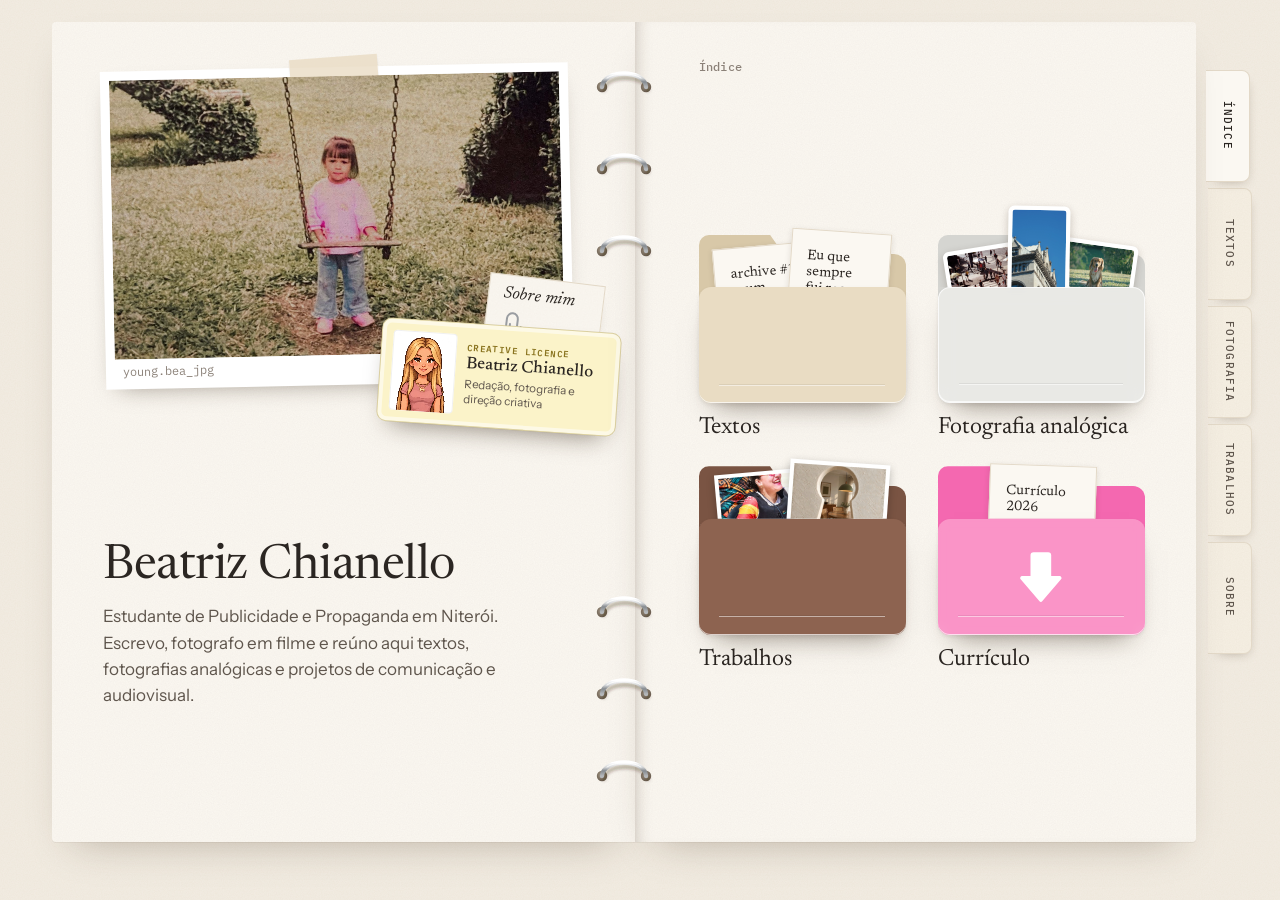
==== index.html @ a3cbe28d "Publica portfólio Co-Authored-By: Claude Opus 5.5 <noreply@anthropic.com>" ====
<!doctype html>
<html lang="pt-BR">
<head>
  <meta charset="utf-8">
  <meta name="viewport" content="width=device-width, initial-scale=1">
  <title>Beatriz Chianello · Portfólio</title>
  <meta name="description" content="Beatriz Chianello: redação, fotografia analógica e direção criativa. Textos, fotos em filme, trabalhos e currículo.">
  <link rel="icon" href="assets/img/marca/fake-blonde-logo.png">
  <link rel="preconnect" href="https://fonts.googleapis.com">
  <link rel="preconnect" href="https://fonts.gstatic.com" crossorigin>
  <link href="https://fonts.googleapis.com/css2?family=Newsreader:ital,opsz,wght@0,6..72,400;0,6..72,500;1,6..72,400&family=Instrument+Sans:wght@400;500;600&family=IBM+Plex+Mono:wght@400;500;600&display=swap" rel="stylesheet">
  <link rel="stylesheet" href="assets/css/estilo.css">
</head>
<body data-pagina="indice">
  <div class="fichario abre">
    <nav aria-label="Divisórias">
      <ul class="divisorias">
        <li><a href="index.html" aria-current="page">Índice</a></li>
        <li><a href="textos.html">Textos</a></li>
        <li><a href="fotografia.html">Fotografia</a></li>
        <li><a href="trabalhos.html">Trabalhos</a></li>
        <li><a href="sobre.html">Sobre</a></li>
      </ul>
    </nav>

    <main class="abertura">
      <section class="folha esq" aria-labelledby="nome" data-aviso>
        
        <figure class="foto-principal">
          <div class="moldura">
            <span class="fita" aria-hidden="true"></span>
            <div class="quadro" data-tamanho data-controles="tam"><img src="assets/img/abertura/infancia-balanco.jpg" width="1740" height="1080" data-enquadrar="indice.infancia" alt="Beatriz criança, de blusa rosa, em pé junto a um balanço num quintal gramado."></div>
          </div>
          <figcaption>young.bea_jpg</figcaption>
          <div class="licenca-area">
            <a class="clipe-sobre" href="sobre.html" data-coracoes>
              <span class="folha-sobre">Sobre mim<svg viewBox="0 0 22 52" aria-hidden="true"><path d="M7 14 V40 a4 4 0 0 0 8 0 V8 a6 6 0 0 0 -12 0 V42 a8 8 0 0 0 16 0 V16" fill="none" stroke="#9a9da1" stroke-width="2.2" stroke-linecap="round"/></svg></span>
            </a>
            <a class="licenca" href="sobre.html" data-coracoes aria-label="Creative Licence de Beatriz Chianello: redação, fotografia e direção criativa. Abrir Sobre mim.">
              <span class="retrato"><img src="assets/img/abertura/trix-documento.webp" width="424" height="530" alt=""></span>
              <span>
                <span class="tipo">Creative Licence</span>
                <strong>Beatriz Chianello</strong>
                <small>Redação, fotografia e direção criativa</small>
              </span>
            </a>
          </div>
        </figure>
        <div class="apres-topo">
          <h1 class="nome" id="nome">Beatriz Chianello</h1>
          <p class="apresentacao" data-editavel="indice.apresentacao">Estudante de Publicidade e Propaganda em Niterói. Escrevo, fotografo em filme e reúno aqui textos, fotografias analógicas e projetos de comunicação e audiovisual.</p>
        </div>
      </section>

      <div class="argolas" aria-hidden="true"><span class="argola" style="--y:8%"></span><span class="argola" style="--y:18%"></span><span class="argola" style="--y:28%"></span><span class="argola" style="--y:72%"></span><span class="argola" style="--y:82%"></span><span class="argola" style="--y:92%"></span></div>

      <section class="folha dir" aria-labelledby="t-pastas">
        
        <h2 class="pastas-titulo" id="t-pastas">Índice</h2>
        <ul class="pastas">
          <li>
            <a class="pasta-link" href="textos.html">
              <div class="pasta pasta--textos" aria-hidden="true">
                <div class="fundo"></div>
                <div class="dentro"><div class="folhinha f1"><b>archive #1 — um começo nada vazio</b></div><div class="folhinha f2"><b>Eu que sempre fui rosa</b></div></div>
                <div class="frente"></div>
              </div>
              <h3 class="rotulo">Textos</h3>
            </a>
          </li>
          <li>
            <a class="pasta-link" href="fotografia.html">
              <div class="pasta pasta--fotos" aria-hidden="true">
                <div class="fundo"></div>
                <div class="dentro">
                  <div class="mini-foto m1"><img src="assets/img/fotos/foto-05-p.jpg" alt=""></div>
                  <div class="mini-foto m2" data-tamanho data-controles="tam,prop,acima"><img src="assets/img/fotos/foto-03-p.jpg" alt="" data-capa="assets/img/fotos/foto-03-p.jpg" data-capa-chave="indice.pasta-fotos.fachada" data-enquadrar="indice.pasta-fotos.fachada"></div>
                  <div class="mini-foto m3"><img src="assets/img/fotos/foto-10-p.jpg" alt=""></div>
                </div>
                <div class="frente"></div>
              </div>
              <h3 class="rotulo">Fotografia analógica</h3>
            </a>
          </li>
          <li>
            <a class="pasta-link" href="trabalhos.html">
              <div class="pasta pasta--trabalhos" aria-hidden="true">
                <div class="fundo"></div>
                <div class="dentro">
                  <div class="capinha c1" data-tamanho data-controles="tam"><img src="assets/img/social/pcd-remada.jpg" alt="" data-capa="assets/img/social/pcd-remada.jpg" data-capa-chave="indice.pasta-trabalhos.1" data-enquadrar="indice.pasta-trabalhos.1"></div>
                  <div class="capinha c2" data-tamanho data-controles="tam"><img src="assets/img/carrosseis/bm-enxergar/01.jpg" alt="" data-capa="assets/img/carrosseis/bm-enxergar/01.jpg" data-capa-chave="indice.pasta-trabalhos.2" data-enquadrar="indice.pasta-trabalhos.2"></div>
                </div>
                <div class="frente"></div>
              </div>
              <h3 class="rotulo">Trabalhos</h3>
            </a>
          </li>
          <li>
            <a class="pasta-link" href="assets/docs/Curriculo-Beatriz-Chianello.pdf" download="Curriculo-Beatriz-Chianello.pdf" aria-label="Currículo: baixar PDF">
              <div class="pasta pasta--cv" aria-hidden="true">
                <div class="fundo"></div>
                <div class="dentro"><div class="folhinha"><b>Currículo<br>2026</b></div></div>
                <div class="frente"><svg viewBox="0 0 48 56"><path d="M17 4 h14 a3 3 0 0 1 3 3 v20 h8 a2 2 0 0 1 1.5 3.3 l-18 21 a2 2 0 0 1 -3 0 l-18 -21 A2 2 0 0 1 6 27 h8 V7 a3 3 0 0 1 3 -3z" fill="#fff"/></svg></div>
              </div>
              <h3 class="rotulo">Currículo</h3>
            </a>
          </li>
        </ul>
      </section>
    </main>
  </div>
  <script src="assets/js/conteudo.js"></script>
  <script src="assets/js/ajustes.js"></script>
  <script src="assets/js/paginas.js"></script>
  <script>
    if (/^(localhost|127\.0\.0\.1|\[::1\])$/.test(location.hostname)) {
      fetch("/__editor/ping").then(function (r) { if (r.ok) { var s = document.createElement("script"); s.src = "/__editor/editor.js"; document.body.appendChild(s); } }).catch(function () {});
    }
  </script>
</body>
</html>
---- assets/css/estilo.css ----
/* ============ Tokens ============ */
:root {
  --mesa: #f3ede3;          /* fundo: branco quente */
  --papel: #fbf8f2;         /* folhas do fichário */
  --papel-2: #f6f0e4;
  --tinta: #2b2622;
  --tinta-2: #5f564d;
  --tinta-3: #8b8178;
  --linha: #e3d9c8;
  --rosa: #ec4f9f;          /* detalhe da referência de download */
  --rosa-fb: #f4a6c3;       /* rosa da logo Fake Blonde */
  --sombra-folha: 0 1px 0 rgba(60,40,20,.05), 0 18px 40px -22px rgba(60,40,20,.35);
  --serifa: "Newsreader", Georgia, "Times New Roman", serif;
  --texto: "Instrument Sans", system-ui, -apple-system, "Segoe UI", sans-serif;
  --mono: "IBM Plex Mono", ui-monospace, Consolas, monospace;
  --e1: 4px; --e2: 8px; --e3: 12px; --e4: 16px; --e5: 24px; --e6: 32px; --e7: 48px; --e8: 72px;
  --ease: cubic-bezier(.2,.7,.2,1);
  --textura: url("data:image/svg+xml;utf8,<svg xmlns='http://www.w3.org/2000/svg' width='220' height='220'><filter id='n'><feTurbulence type='fractalNoise' baseFrequency='.85' numOctaves='3' stitchTiles='stitch'/><feColorMatrix values='0 0 0 0 .35 0 0 0 0 .25 0 0 0 0 .15 0 0 0 .07 0'/></filter><rect width='100%' height='100%' filter='url(%23n)'/></svg>");
  /* argola: arco de metal cujas pontas caem nos furos (x=6 e x=50, y=19) */
  --argola: url("data:image/svg+xml;utf8,<svg xmlns='http://www.w3.org/2000/svg' width='56' height='26' viewBox='0 0 56 26'><defs><linearGradient id='m' x1='0' y1='0' x2='0' y2='1'><stop offset='0' stop-color='%23ffffff'/><stop offset='.35' stop-color='%23d4d6d8'/><stop offset='.6' stop-color='%23868a8f'/><stop offset='1' stop-color='%23b9bcbf'/></linearGradient><filter id='b' x='-20%' y='-40%' width='140%' height='180%'><feGaussianBlur stdDeviation='1.3'/></filter></defs><path d='M7.5 22 C 9 6, 47 6, 48.5 22' fill='none' stroke='rgba(50,30,10,.28)' stroke-width='4' stroke-linecap='round' filter='url(%23b)'/><path d='M6 19 C 7.5 3, 48.5 3, 50 19' fill='none' stroke='url(%23m)' stroke-width='4.2' stroke-linecap='round'/><path d='M10 12 C 18 6, 38 6, 46 12' fill='none' stroke='rgba(255,255,255,.75)' stroke-width='1' stroke-linecap='round'/></svg>");
}

*, *::before, *::after { box-sizing: border-box; }
html { -webkit-text-size-adjust: 100%; }
body {
  margin: 0;
  background: var(--mesa) var(--textura);
  color: var(--tinta);
  font: 16px/1.6 var(--texto);
  min-height: 100vh;
  display: flow-root;
}
img, video { display: block; max-width: 100%; height: auto; }
a { color: inherit; }
:focus-visible { outline: 2px solid var(--rosa); outline-offset: 3px; border-radius: 2px; }
.sr { position: absolute; width: 1px; height: 1px; overflow: hidden; clip: rect(0 0 0 0); white-space: nowrap; }

/* ============ Fichário (moldura comum) ============ */
.fichario {
  position: relative;
  max-width: 1240px;
  margin: var(--e6) auto var(--e7);
  padding: 0 64px 0 var(--e6);
}
.folha {
  position: relative;
  background: var(--papel) var(--textura);
  border-radius: 4px;
  box-shadow: var(--sombra-folha);
}

/* furos + argolas: mesmas posições (--y) nos dois lados */
.furo {
  position: absolute; top: var(--y); width: 11px; height: 11px; margin: -5.5px 0 0 -5.5px;
  border-radius: 50%; background: #d9cfbf;
  box-shadow: inset 0 1.5px 2px rgba(40,25,10,.45), 0 .5px 0 rgba(255,255,255,.8);
  pointer-events: none;
}
.argola {
  position: absolute; z-index: 6; top: var(--y); width: 56px; height: 26px; margin-top: -19px;
  background: var(--argola) no-repeat center / 56px 26px;
  pointer-events: none;
}

/* Índice: argolas atravessam o vão entre as páginas (furos a 22px do vão) */
.abertura .esq .furo { left: calc(100% - 22px); }
.abertura .dir .furo { left: 22px; }
.abertura .argola { left: 50%; margin-left: -28px; }

/* Internas: furos a 30px da borda esquerda; argola dá a volta pela borda */
.interna > .folha > .furo { left: 30px; }
.interna > .folha > .argola { left: -14px; }

/* divisórias (navegação) */
.divisorias {
  position: absolute; right: 8px; top: 48px;
  display: flex; flex-direction: column; gap: 6px;
  margin: 0; padding: 0; list-style: none;
}
.divisorias a {
  display: flex; align-items: center; justify-content: center;
  writing-mode: vertical-rl;
  width: 44px; height: clamp(98px, 13vh, 112px);
  background: var(--papel-2) var(--textura);
  border: 1px solid var(--linha); border-left: 0;
  border-radius: 0 8px 8px 0;
  font: 500 11px/1 var(--mono); letter-spacing: .1em; text-transform: uppercase;
  color: var(--tinta-2); text-decoration: none;
  box-shadow: 3px 6px 12px -8px rgba(60,40,20,.4);
  transition: transform .2s var(--ease), color .2s, background-color .2s;
}
.divisorias a:hover, .divisorias a:focus-visible { transform: translateX(4px); color: var(--tinta); }
.divisorias a[aria-current="page"] { background: var(--papel); color: var(--tinta); transform: translateX(-2px); }

/* ============ Índice: abertura de duas páginas, cabe na tela ============ */
.fichario.abre { margin-top: clamp(12px, 2.4vh, 32px); margin-bottom: clamp(12px, 2.4vh, 32px); }
.abertura {
  display: grid; grid-template-columns: 1fr 1fr;
  height: clamp(560px, calc(100vh - 2 * clamp(12px, 2.4vh, 32px)), 820px);
  height: clamp(560px, calc(100dvh - 2 * clamp(12px, 2.4vh, 32px)), 820px);
}
.abertura > .folha { padding: clamp(24px, 4.4vh, 48px) clamp(32px, 4vw, 52px); }
.abertura .esq { border-radius: 4px 0 0 4px; padding-right: 64px; display: flex; flex-direction: column; }
.abertura .dir { border-radius: 0 4px 4px 0; padding-left: 64px; box-shadow: var(--sombra-folha), inset 14px 0 18px -16px rgba(60,40,20,.35); display: flex; flex-direction: column; }

.foto-principal { position: relative; margin: 6px 0 0; align-self: flex-start; }
.foto-principal .moldura {
  background: #fff; padding: 9px 9px 30px;
  box-shadow: 0 10px 24px -14px rgba(40,25,10,.5);
  transform: rotate(-1.2deg);
}
.foto-principal img { height: clamp(170px, 31vh, 320px); width: auto; aspect-ratio: 1740/1080; object-fit: cover; max-width: 100%; }
.foto-principal figcaption { position: absolute; left: 20px; bottom: 8px; font: 12px/1 var(--mono); color: var(--tinta-3); transform: rotate(-1.2deg); }
.fita {
  position: absolute; width: 88px; height: 24px; top: -10px; left: 50%;
  background: rgba(233, 220, 195, .78);
  transform: translateX(-50%) rotate(-3deg);
  box-shadow: 0 1px 2px rgba(0,0,0,.08);
}
.apres-topo { margin-top: auto; margin-bottom: auto; padding-top: clamp(40px, 7vh, 72px); }
.nome { font: 400 clamp(34px, 5.4vh, 54px)/1.02 var(--serifa); letter-spacing: -.01em; margin: 0 0 var(--e3); }
.apresentacao { max-width: 38ch; color: var(--tinta-2); margin: 0; font-size: clamp(15px, 1.9vh, 17px); line-height: 1.55; }

/* Creative Licence */
.licenca-area { position: absolute; right: -48px; bottom: -44px; z-index: 4; }
.licenca {
  position: relative; display: grid; grid-template-columns: 64px 1fr; gap: 10px; align-items: center;
  width: 240px; padding: 11px 14px 11px 11px;
  background: #fbf3c9;
  border: 1px solid rgba(120,100,40,.25); border-radius: 10px;
  box-shadow: inset 0 0 0 4px rgba(255,255,255,.55), 0 14px 26px -14px rgba(40,25,10,.55);
  transform: rotate(4deg);
  transition: transform .35s var(--ease);
  color: var(--tinta); text-decoration: none;
}
.licenca:hover, .licenca:focus-visible { transform: rotate(1deg) translateY(-4px); }
.licenca .retrato { width: 64px; height: 80px; background: #fff; border-radius: 4px; overflow: hidden; box-shadow: inset 0 0 0 1px rgba(0,0,0,.06); }
.licenca .retrato img { width: 100%; height: 100%; object-fit: cover; object-position: 50% 0; image-rendering: pixelated; }
.licenca .tipo { font: 600 9px/1 var(--mono); letter-spacing: .16em; text-transform: uppercase; color: #8a7420; display: block; margin-bottom: 4px; }
.licenca strong { display: block; font: 500 17px/1.1 var(--serifa); }
.licenca small { display: block; font-size: 11.5px; line-height: 1.3; color: var(--tinta-2); margin-top: 3px; }
/* clipe + folha "Sobre mim" presa à carteirinha */
.clipe-sobre {
  position: absolute; right: 16px; top: -46px; z-index: -1;
  display: block; padding: 10px 14px 22px; width: 116px;
  background: var(--papel) var(--textura);
  border: 1px solid var(--linha);
  box-shadow: 0 8px 18px -12px rgba(40,25,10,.45);
  transform: rotate(7deg);
  font: italic 400 17px/1.1 var(--serifa); color: var(--tinta); text-decoration: none;
  transition: transform .3s var(--ease);
}
.clipe-sobre:hover, .clipe-sobre:focus-visible { transform: rotate(9deg) translate(2px, -10px); }
.clipe-sobre svg { position: absolute; left: 18px; bottom: -30px; width: 20px; height: 48px; }

/* ============ Pastas (só o nome) ============ */
.pastas-titulo { font: 500 12px/1 var(--mono); letter-spacing: .02em; color: var(--tinta-3); margin: 0 0 clamp(20px, 4vh, 36px); }
.pastas {
  --h-pasta: clamp(104px, 24vh, 214px);
  flex: 1; display: grid; grid-template-columns: 1fr 1fr; align-content: center;
  gap: clamp(14px, 3vh, 30px) var(--e6); margin: 0; padding: 0; list-style: none;
}
.pasta-link { display: block; text-decoration: none; color: inherit; width: min(100%, calc(var(--h-pasta) * 1.25)); }
.pasta { position: relative; aspect-ratio: 5 / 4; margin: 0 0 var(--e3); }
.pasta .fundo {
  position: absolute; inset: 10% 0 0 0;
  border-radius: 4px 12px 12px 12px;
  background: var(--cor-fundo, #ddd2bf);
}
.pasta .fundo::before { /* aba */
  content: ""; position: absolute; left: 0; top: -13%; width: 42%; height: 15%;
  background: inherit; border-radius: 10px 14px 0 0;
  clip-path: polygon(0 0, 82% 0, 100% 100%, 0 100%);
}
.pasta .dentro { position: absolute; inset: -4% 7% 22% 7%; }
.pasta .frente {
  position: absolute; left: 0; right: 0; bottom: 0; height: 70%;
  border-radius: 12px;
  background: var(--cor-frente, #efe6d6);
  box-shadow: 0 -1px 0 rgba(255,255,255,.7) inset, 0 16px 26px -16px rgba(40,25,10,.55), 0 2px 4px rgba(40,25,10,.08);
  display: grid; place-items: center;
}
.pasta .frente::after { /* vinco */
  content: ""; position: absolute; left: 10%; right: 10%; bottom: 15%; height: 2px;
  border-top: 1px solid rgba(0,0,0,.06); border-bottom: 1px solid rgba(255,255,255,.5);
}
.pasta .dentro > * { transition: transform .35s var(--ease); }
.pasta-link:hover .dentro > *, .pasta-link:focus-visible .dentro > * { transform: translateY(-7px) rotate(var(--r, 0deg)); }
.pasta-link:hover .dentro > :nth-child(2), .pasta-link:focus-visible .dentro > :nth-child(2) { transform: translateY(-11px) rotate(var(--r, 0deg)); }
.rotulo { font: 400 clamp(19px, 2.6vh, 24px)/1.15 var(--serifa); margin: 0; }

/* papéis só com pauta */
.folhinha {
  position: absolute; height: 92%; background: var(--papel); border: 1px solid var(--linha);
  box-shadow: 0 2px 6px rgba(40,25,10,.12); transform: rotate(var(--r, 0deg));
}
.folhinha::before { content: ""; position: absolute; inset: 16% 12% 10%; background: repeating-linear-gradient(transparent 0 9px, var(--linha) 9px 10px); }
.pasta--textos { --cor-fundo: #d8c8a8; --cor-frente: #e9dcc3; }
.folhinha.f1 { left: 2%; top: 10%; width: 58%; --r: -5deg; }
.folhinha.f2 { right: 2%; top: 0; width: 56%; --r: 4deg; }

/* Fotografia: conjunto saindo de trás da aba + frente translúcida */
.pasta--fotos { --cor-fundo: #d5d5d1; --cor-frente: rgba(250, 249, 246, .55); }
.pasta--fotos .frente { backdrop-filter: blur(8px) saturate(1.05); -webkit-backdrop-filter: blur(8px) saturate(1.05); border: 1px solid rgba(255,255,255,.75); }
.mini-foto { position: absolute; background: #fff; padding: 4px; border-radius: 6px; box-shadow: 0 3px 8px rgba(40,25,10,.22); transform: rotate(var(--r, 0deg)); transform-origin: 50% 100%; }
.mini-foto img { width: 100%; height: 100%; object-fit: cover; border-radius: 3px; }
.pasta--fotos .dentro { inset: -16% 6% 24% 6%; }
.mini-foto.m1 { left: 0; top: 16%; width: 52%; aspect-ratio: 3/2; --r: -9deg; }
.mini-foto.m2 { left: 26%; top: 2%; width: 46%; aspect-ratio: 3/2; --r: -1deg; z-index: 2; }
.mini-foto.m3 { right: -2%; top: 12%; width: 50%; aspect-ratio: 3/2; --r: 8deg; }

/* Trabalhos */
.pasta--trabalhos { --cor-fundo: #7a5443; --cor-frente: #8d6350; }
.capinha { position: absolute; width: 56%; aspect-ratio: 4/3; background: #fff; padding: 4px; box-shadow: 0 3px 8px rgba(0,0,0,.25); transform: rotate(var(--r,0deg)); }
.capinha img { width: 100%; height: 100%; object-fit: cover; }
.capinha.c1 { left: 2%; top: 6%; --r: -5deg; }
.capinha.c2 { right: 2%; top: 0; --r: 4deg; }

/* Currículo: rosa translúcido com seta */
.pasta--cv { --cor-fundo: #f468b0; --cor-frente: rgba(252, 160, 205, .78); }
.pasta--cv .frente { backdrop-filter: blur(6px); -webkit-backdrop-filter: blur(6px); }
.pasta--cv .frente svg { width: 24%; max-width: 54px; height: auto; transition: transform .3s var(--ease); }
.pasta-link:hover .pasta--cv .frente svg, .pasta-link:focus-visible .pasta--cv .frente svg { transform: translateY(5px); }
.pasta--cv .dentro .folhinha { left: 20%; top: 2%; width: 60%; --r: 2deg; }

/* ============ Páginas internas ============ */
.interna > .folha { padding: var(--e7) var(--e7) var(--e8) 96px; min-height: calc(100vh - 96px); }
.cabeca { display: flex; flex-wrap: wrap; align-items: flex-end; justify-content: space-between; gap: var(--e4); margin-bottom: var(--e7); border-bottom: 1px solid var(--linha); padding-bottom: var(--e5); }
.voltar { display: inline-flex; align-items: center; gap: 6px; font: 500 13px/1 var(--mono); color: var(--tinta-2); text-decoration: none; margin-bottom: var(--e5); }
.voltar:hover, .voltar:focus-visible { color: var(--tinta); }
.cabeca h1 { font: 400 clamp(40px, 6vw, 76px)/1 var(--serifa); margin: 0; letter-spacing: -.01em; }
.cabeca .sub { margin: 12px 0 0; max-width: 46ch; color: var(--tinta-2); font: 400 20px/1.45 var(--serifa); }
.ficha { font: 12px/1.5 var(--mono); color: var(--tinta-3); letter-spacing: .04em; }
.atalho { font: 500 13px/1 var(--mono); color: var(--tinta-2); text-underline-offset: 4px; }
.atalho:hover, .atalho:focus-visible { color: var(--rosa); }
.carimbo { display: inline-block; padding: 2px 6px; border: 1.5px solid #c4352b; color: #c4352b; font: 600 10px/1.2 var(--mono); letter-spacing: .1em; text-transform: uppercase; transform: rotate(-3deg); }
.aviso-rascunho { background: #fff3b8; border: 1px dashed #c9a400; padding: 10px 14px; font: 13px/1.4 var(--mono); margin-bottom: var(--e5); }

/* Textos: seção */
.frente-textos { margin-bottom: var(--e8); }
.frente-textos > header { display: grid; grid-template-columns: minmax(0, 300px) 1fr; gap: var(--e6); margin-bottom: var(--e4); align-items: start; }
.frente-textos h2 { display: flex; align-items: center; gap: 10px; font: 400 32px/1.05 var(--serifa); margin: 0; }
.frente-textos h2 img { width: 30px; height: auto; }
.frente-textos h2 small { display: block; font: 12px/1.4 var(--mono); color: var(--tinta-3); margin-top: 6px; }
.frente-textos > header p { margin: 0; color: var(--tinta-2); max-width: 56ch; }
.credito { font: 12px/1.5 var(--mono); color: var(--tinta-3); margin-top: 6px !important; }
.folhas { display: grid; grid-template-columns: repeat(auto-fill, minmax(260px, 1fr)); gap: var(--e5); list-style: none; margin: 0; padding: 0; }

/* Folha com hover: a frente sobe dentro do espaço reservado (nunca passa do topo do item) */
.texto { --sobe: 92px; position: relative; height: calc(310px + var(--sobe)); }
.texto a { position: absolute; inset: 0; display: block; text-decoration: none; color: inherit; }
.texto .verso {
  position: absolute; left: 8px; right: 8px; bottom: 0; height: 150px;
  background: var(--papel-2); border: 1px solid var(--linha);
  padding: 14px 16px; display: flex; align-items: flex-end;
}
.texto .verso p { margin: 0; font: italic 400 15px/1.42 var(--serifa); color: var(--tinta-2); }
.texto .rosto {
  position: absolute; left: 0; right: 0; bottom: 0; height: 310px; overflow: hidden;
  background: var(--papel) var(--textura); border: 1px solid var(--linha);
  box-shadow: 0 10px 20px -14px rgba(40,25,10,.45);
  display: flex; flex-direction: column;
  transition: transform .45s var(--ease);
}
.texto .capa-post { position: relative; height: 128px; margin: 10px 10px 0; overflow: hidden; background: var(--papel-2); }
.texto .capa-post img { width: 100%; height: 100%; object-fit: cover; opacity: .34; filter: saturate(.75) contrast(.95); mix-blend-mode: multiply; }
.texto .capa-post::after { content: ""; position: absolute; inset: 0; background: linear-gradient(transparent 55%, var(--papel)); }
.texto .logo-fb { position: absolute; right: 12px; top: 12px; width: 26px; height: auto; z-index: 2; filter: drop-shadow(0 1px 1px rgba(0,0,0,.12)); }
.texto .corpo-folha { padding: 6px 18px 16px; display: flex; flex-direction: column; flex: 1; }
.texto time { font: 12px/1 var(--mono); color: var(--tinta-3); letter-spacing: .04em; }
.texto h3 { font: 400 22px/1.15 var(--serifa); margin: 8px 0 4px; text-wrap: balance; }
.texto .subtitulo { margin: 0; font-size: 13.5px; line-height: 1.4; color: var(--tinta-2); }
.texto .ler { margin-top: auto; font: 500 12.5px/1 var(--mono); color: var(--tinta-2); }
.texto .ler::after { content: " ↗"; }
.texto a:hover .rosto, .texto a:focus-visible .rosto { transform: translateY(calc(-1 * var(--sobe))); }
.texto a:hover .ler, .texto a:focus-visible .ler { color: var(--rosa); }
.texto a:focus-visible { outline: none; }
.texto a:focus-visible .rosto { outline: 2px solid var(--rosa); outline-offset: 3px; }
/* folhas sem capa (Outros textos) */
.texto.simples { height: calc(250px + var(--sobe)); }
.texto.simples .rosto { height: 250px; }
.texto.simples .corpo-folha { padding-top: 20px; }
.texto .carimbo { align-self: flex-start; margin-top: 6px; }

/* Caneta Fake Blonde */
.caneta {
  position: absolute; z-index: 8; right: 12px; top: 300px;
  width: 26px; height: 150px; padding: 0; border: 0; background: none; cursor: pointer;
  transform: rotate(16deg); transform-origin: 50% 0;
  transition: transform .3s var(--ease);
}
.caneta svg { width: 100%; height: 100%; overflow: visible; filter: drop-shadow(2px 4px 3px rgba(40,25,10,.25)); }
.caneta:hover, .caneta:focus-visible { transform: rotate(10deg) translateY(-4px); }
.caneta[aria-pressed="true"] { transform: rotate(-22deg) translate(-10px, 6px); }
.caneta-dica {
  position: absolute; z-index: 8; right: 8px; top: 462px; margin: 0; width: 120px; text-align: right;
  font: italic 400 14px/1.2 var(--serifa); color: var(--tinta-3);
  opacity: 0; transition: opacity .25s;
}
.caneta:hover + .caneta-dica, .caneta:focus-visible + .caneta-dica, .caneta[aria-pressed="true"] + .caneta-dica { opacity: 1; }
.rabisco { position: absolute; inset: 0; z-index: 7; pointer-events: none; }
.rabiscando .rabisco { pointer-events: auto; cursor: crosshair; touch-action: none; }

/* Fotografia: galeria de ensaio */
.galeria { display: flex; flex-direction: column; gap: clamp(28px, 6vw, 88px); }
.galeria .linha { display: flex; gap: clamp(14px, 2.4vw, 32px); align-items: flex-start; }
.galeria .linha.grande { justify-content: center; }
.galeria .linha.grande.paisagem figure { width: 100%; }
.galeria .linha.grande.retrato figure { width: min(62%, 560px); }
.galeria .linha.par figure:nth-child(2) { margin-top: clamp(24px, 6vw, 80px); }
.galeria figure { margin: 0; }
.galeria button { all: unset; display: block; cursor: zoom-in; width: 100%; }
.galeria button:focus-visible { outline: 2px solid var(--rosa); outline-offset: 4px; }
.galeria img { width: 100%; height: auto; background: var(--papel-2); }
.galeria figcaption { font: 12px/1.4 var(--mono); color: var(--tinta-3); margin-top: 8px; }

.lightbox { border: 0; padding: 0; margin: 0; width: 100vw; height: 100dvh; max-width: none; max-height: none; background: rgba(28, 24, 20, .95); color: #f3ede3; }
.lightbox::backdrop { background: transparent; }
.lightbox[open] { display: grid; grid-template-rows: auto 1fr auto; }
.lightbox .barra { display: flex; justify-content: space-between; align-items: center; padding: 14px 18px; font: 12px/1 var(--mono); letter-spacing: .08em; }
.lightbox .palco { display: grid; place-items: center; min-height: 0; padding: 0 64px; }
.lightbox .palco img, .lightbox .palco video { max-width: 100%; max-height: calc(100dvh - 120px); object-fit: contain; }
.lightbox button { background: none; border: 1px solid rgba(243,237,227,.35); color: inherit; font: 12px/1 var(--mono); letter-spacing: .04em; padding: 10px 14px; border-radius: 6px; cursor: pointer; }
.lightbox button:hover { border-color: #f3ede3; }
.lightbox .seta { position: fixed; top: 50%; transform: translateY(-50%); padding: 14px 16px; }
.lightbox .seta.ant { left: 12px; } .lightbox .seta.prox { right: 12px; }
.lightbox .legenda { padding: 12px 18px 18px; min-height: 44px; font: 12px/1.4 var(--mono); color: #c9bfb2; text-align: center; }

/* ============ Trabalhos ============ */
.projetos { display: flex; flex-direction: column; gap: var(--e8); }
.projeto .topo { display: grid; grid-template-columns: minmax(0, 1.1fr) minmax(0, 1fr); gap: var(--e6) var(--e7); align-items: start; }
.projeto .capa { position: relative; background: #fff; padding: 10px; box-shadow: 0 12px 24px -16px rgba(40,25,10,.55); }
.projeto .capa img { width: 100%; aspect-ratio: 4/3; object-fit: cover; }
.projeto .capa.retrato { justify-self: center; width: min(100%, 420px); }
.projeto .capa.retrato img { aspect-ratio: 4/5; }
.projeto .papel { font: 12.5px/1.4 var(--mono); color: var(--tinta-3); margin: 0 0 10px; }
.projeto h2 { font: 400 clamp(30px, 3.4vw, 44px)/1.05 var(--serifa); margin: 0 0 var(--e4); }
.projeto .resumo { margin: 0 0 var(--e4); color: var(--tinta-2); max-width: 52ch; }
.projeto .intro p { font: 400 20px/1.5 var(--serifa); margin: 0 0 var(--e4); max-width: 44ch; }
.projeto details { margin-top: var(--e5); }
.projeto summary {
  list-style: none; cursor: pointer; display: inline-flex; align-items: center; gap: 8px;
  margin-left: calc(52.4% + 8px);
  font: 500 13px/1 var(--mono); color: var(--tinta-2);
  padding: 10px 14px; border: 1px solid var(--linha); border-radius: 6px; background: var(--papel-2);
}
.projeto summary::-webkit-details-marker { display: none; }
.projeto summary::before { content: "+"; font-size: 15px; }
.projeto details[open] summary::before { content: "−"; }
.projeto summary:hover, .projeto summary:focus-visible { color: var(--tinta); border-color: var(--tinta-3); }
.projeto .aberto { border-top: 1px solid var(--linha); margin-top: var(--e5); padding-top: var(--e6); }
.projeto .aberto > p { max-width: 64ch; font-size: 17px; }
.galeria-projeto { display: grid; grid-template-columns: 1fr 1fr; gap: var(--e5); margin-top: var(--e6); }
.galeria-projeto .destaque { grid-column: 1 / -1; }
.galeria-projeto img { width: 100%; }
.em-breve .capa img { filter: grayscale(.4) opacity(.7); }
.selo-breve {
  position: absolute; right: 22px; top: 22px; padding: 6px 12px;
  background: var(--papel); border: 1.5px solid var(--tinta); color: var(--tinta);
  font: 600 12px/1 var(--mono); letter-spacing: .1em; text-transform: uppercase; transform: rotate(4deg);
}

/* Social Media: cases por cliente em carrossel */
.mosaico { position: relative; height: clamp(300px, 34vw, 420px); }
.mosaico img { position: absolute; width: 46%; aspect-ratio: 4/5; object-fit: cover; background: #fff; padding: 6px; box-shadow: 0 12px 24px -14px rgba(40,25,10,.55); transition: transform .4s var(--ease); }
.mosaico img:nth-child(1) { left: 2%; top: 10%; transform: rotate(-6deg); }
.mosaico img:nth-child(2) { left: 28%; top: 0; z-index: 2; transform: rotate(1deg); }
.mosaico img:nth-child(3) { right: 2%; top: 14%; transform: rotate(7deg); }
.case { margin-top: var(--e7); }
.case header { display: flex; flex-wrap: wrap; align-items: flex-end; justify-content: space-between; gap: var(--e3) var(--e5); margin-bottom: var(--e4); }
.case h3 { font: 400 28px/1.1 var(--serifa); margin: 0; }
.case header p { margin: 4px 0 0; color: var(--tinta-2); max-width: 60ch; font-size: 15px; }
.carrossel-ctrl { display: flex; gap: 6px; }
.carrossel-ctrl button {
  width: 40px; height: 40px; border-radius: 50%; border: 1px solid var(--linha); background: var(--papel);
  font: 16px/1 var(--texto); color: var(--tinta); cursor: pointer;
}
.carrossel-ctrl button:hover, .carrossel-ctrl button:focus-visible { border-color: var(--tinta-3); }
.carrossel-ctrl button:disabled { opacity: .35; cursor: default; }
.carrossel {
  display: flex; gap: var(--e4); overflow-x: auto; scroll-snap-type: x mandatory; scroll-padding: 0;
  padding: 4px 2px 18px; margin: 0; list-style: none; scrollbar-width: thin; scrollbar-color: var(--linha) transparent;
  overscroll-behavior-x: contain;
}
.carrossel li { flex: 0 0 auto; scroll-snap-align: start; }
.carrossel figure { margin: 0; background: #fff; padding: 6px; box-shadow: 0 10px 20px -14px rgba(40,25,10,.5); }
.carrossel img, .carrossel video { height: clamp(300px, 46vh, 460px); width: auto; max-width: none; background: var(--papel-2); }
.carrossel button { all: unset; display: block; cursor: zoom-in; }
.carrossel button:focus-visible { outline: 2px solid var(--rosa); outline-offset: 3px; }

/* ============ Sobre ============ */
.sobre { display: grid; grid-template-columns: minmax(0, 300px) minmax(0, 1fr); gap: var(--e7) clamp(32px, 6vw, 88px); align-items: start; }
.licenca-grande {
  position: sticky; top: 32px;
  background: #fbf3c9; border: 1px solid rgba(120,100,40,.25); border-radius: 12px; padding: 16px;
  box-shadow: inset 0 0 0 5px rgba(255,255,255,.55), 0 18px 30px -18px rgba(40,25,10,.55);
  transform: rotate(-2deg); transition: transform .4s var(--ease);
}
.licenca-grande:hover { transform: rotate(0deg) translateY(-4px); }
.licenca-grande .tipo { display: block; font: 600 10px/1 var(--mono); letter-spacing: .16em; text-transform: uppercase; color: #8a7420; margin-bottom: 10px; }
.licenca-grande .foto { overflow: hidden; border-radius: 6px; background: #fff; }
.licenca-grande .foto img { width: 100%; aspect-ratio: 4/5; object-fit: cover; object-position: 50% 12%; transition: transform .6s var(--ease); }
.licenca-grande:hover .foto img { transform: scale(1.04) rotate(-.6deg); }
.licenca-grande strong { display: block; font: 500 22px/1.1 var(--serifa); margin-top: 12px; }
.licenca-grande small { display: block; color: var(--tinta-2); font-size: 13px; margin-top: 4px; }
.sobre .corpo p { font: 400 20px/1.55 var(--serifa); margin: 0 0 var(--e4); max-width: 40ch; }
.contatos { list-style: none; padding: 0; margin: var(--e6) 0 0; display: flex; flex-wrap: wrap; gap: 10px 14px; }
.contatos a {
  position: relative; display: inline-flex; align-items: center; gap: 10px;
  padding: 10px 14px; min-height: 44px; border: 1px solid var(--linha); border-radius: 8px; background: var(--papel-2);
  text-decoration: none; font-size: 15px; transition: transform .25s var(--ease), border-color .2s;
}
.contatos a:hover, .contatos a:focus-visible { transform: translateY(-3px) rotate(-1deg); border-color: var(--rosa-fb); }
.contatos svg, .contatos img { width: 20px; height: 20px; flex: none; }

/* coraçõezinhos (hover do Readymag) */
.coracao-voa {
  position: absolute; z-index: 30; width: 14px; height: 14px; pointer-events: none;
  background: url("../img/marca/fake-blonde-logo.png") center / contain no-repeat;
  animation: voa 1s var(--ease) forwards;
}
@keyframes voa {
  0% { opacity: 0; transform: translate(0, 0) scale(.5); }
  25% { opacity: 1; }
  100% { opacity: 0; transform: translate(var(--dx, 0), -38px) scale(1) rotate(var(--rot, 0deg)); }
}

.rodape { max-width: 1240px; margin: 0 auto var(--e6); padding: 0 64px 0 var(--e6); font: 12px/1.4 var(--mono); color: var(--tinta-3); }
.rodape a { color: var(--tinta-2); }

/* Entrada curta (capa abrindo) */
@media (prefers-reduced-motion: no-preference) {
  .abre .esq { animation: abre-esq .45s var(--ease) both; transform-origin: right center; }
  .abre .dir, .interna > .folha { animation: abre-dir .45s var(--ease) both; }
  @keyframes abre-esq { from { opacity: 0; transform: perspective(1400px) rotateY(10deg); } }
  @keyframes abre-dir { from { opacity: 0; transform: translateY(8px); } }
}
@media (prefers-reduced-motion: reduce) {
  *, *::before, *::after { transition: none !important; animation: none !important; }
  .coracao-voa { display: none; }
}

/* ============ Notebook baixo ============ */
@media (min-width: 901px) and (max-height: 720px) {
  .licenca { width: 216px; grid-template-columns: 54px 1fr; }
  .licenca .retrato { width: 54px; height: 68px; }
  .licenca-area { right: -40px; bottom: -36px; }
  .clipe-sobre { top: -40px; padding-bottom: 18px; }
}
@media (min-width: 901px) and (max-width: 1180px) {
  .licenca-area { right: -24px; }
  .licenca { width: 220px; }
}

/* ============ Celular e tablet estreito ============ */
@media (max-width: 900px) {
  .fichario, .fichario.abre { padding: 0 16px; margin: 0 auto var(--e6); }
  .divisorias {
    position: sticky; top: 0; z-index: 20; right: auto;
    flex-direction: row; gap: 4px; overflow-x: auto; scrollbar-width: none;
    margin: 0 -16px var(--e3); padding: 10px 16px 0;
    background: var(--mesa) var(--textura);
  }
  .divisorias::-webkit-scrollbar { display: none; }
  .divisorias a { writing-mode: horizontal-tb; width: auto; height: auto; padding: 12px 12px; border: 1px solid var(--linha); border-bottom: 0; border-radius: 8px 8px 0 0; white-space: nowrap; box-shadow: none; }
  .divisorias a:hover, .divisorias a[aria-current="page"] { transform: none; }
  .argola, .furo { display: none; }

  .abertura { display: flex; flex-direction: column; height: auto; }
  .abertura > .folha { padding: var(--e5) var(--e4); border-radius: 4px; }
  .abertura .esq { padding-right: var(--e4); padding-bottom: var(--e4); border-radius: 4px 4px 0 0; }
  .abertura .dir { padding-left: var(--e4); padding-top: var(--e5); border-radius: 0 0 4px 4px; box-shadow: var(--sombra-folha); border-top: 1px dashed var(--linha); }
  .apres-topo { order: -1; margin: 0; padding: 0; }
  .nome { font-size: 34px; margin-bottom: 4px; }
  .apresentacao { font-size: 14.5px; line-height: 1.5; }
  .foto-principal { margin: var(--e4) 0 30px; width: 74%; max-width: 400px; }
  .foto-principal img { height: auto; width: 100%; aspect-ratio: 16/10; }
  .foto-principal .moldura { padding: 5px 5px 18px; }
  .foto-principal figcaption { bottom: 4px; left: 10px; font-size: 10px; }
  .licenca-area { right: -38%; bottom: -26px; }
  .licenca { width: 176px; grid-template-columns: 44px 1fr; gap: 8px; padding: 8px 10px 8px 8px; }
  .licenca .retrato { width: 44px; height: 56px; }
  .licenca strong { font-size: 14px; }
  .licenca small { font-size: 10.5px; }
  .licenca .tipo { font-size: 8px; }
  .clipe-sobre { right: 6px; top: -34px; width: 84px; font-size: 13px; padding: 6px 8px 12px; }
  .pastas-titulo { margin-bottom: var(--e4); }
  .pastas { --h-pasta: 40vw; gap: var(--e5) var(--e4); }
  .pasta-link { width: 100%; }
  .rotulo { font-size: 18px; }

  .interna > .folha { padding: var(--e5) var(--e4) var(--e7); min-height: 0; }
  .interna > .folha { overflow: clip; }
  .cabeca { margin-bottom: var(--e6); }
  .cabeca .sub { font-size: 18px; }
  .frente-textos > header { grid-template-columns: 1fr; gap: var(--e3); }
  .folhas { grid-template-columns: 1fr; gap: var(--e4); }
  /* no toque: título, trecho e acesso visíveis, sem depender do hover */
  .texto, .texto.simples { height: auto; }
  .texto a { position: static; display: flex; flex-direction: column-reverse; }
  .texto .rosto, .texto.simples .rosto { position: relative; height: auto; transform: none !important; }
  .texto .verso { position: static; height: auto; margin: 0 6px; border-top: 0; padding: 12px 14px 14px; }
  .texto .ler { margin-top: 14px; }
  .caneta { right: 18px; top: 14px; width: 20px; height: 104px; transform: rotate(62deg); transform-origin: 50% 50%; }
  .caneta:hover, .caneta:focus-visible { transform: rotate(56deg); }
  .caneta[aria-pressed="true"] { transform: rotate(30deg) translate(0, 6px); }
  .caneta-dica { right: 16px; top: 76px; font-size: 13px; width: 200px; }

  .galeria .linha { flex-direction: column; gap: clamp(14px, 4vw, 28px); }
  .galeria .linha.grande.retrato figure, .galeria figure { width: 100% !important; }
  .galeria .linha.par figure:nth-child(2) { margin-top: 0; }
  .lightbox .palco { padding: 0 8px; }
  .lightbox .seta { top: auto; bottom: 12px; transform: none; }

  .projeto .topo { grid-template-columns: 1fr; gap: var(--e4); }
  .projeto summary { margin-left: 0; }
  .galeria-projeto { grid-template-columns: 1fr; }
  .carrossel img, .carrossel video { height: 62vw; max-height: 420px; }
  .carrossel-ctrl { display: none; }
  .mosaico { height: 74vw; max-height: 380px; }

  .sobre { grid-template-columns: 1fr; gap: var(--e5); }
  .licenca-grande { position: relative; top: auto; width: 230px; }
  .sobre .corpo p { font-size: 18px; }
  .rodape { padding: 0 16px; }
}

/* =====================================================================
   v3 — ajustes a partir dos prints (substituem regras anteriores)
   ===================================================================== */

/* ---------- Argolas: furos e arco no mesmo desenho (sempre alinhados) ---------- */
:root {
  /* dois furos (x=10 e x=54, y=22) + arco que nasce e termina no centro deles */
  --argola-dupla: url("data:image/svg+xml;utf8,<svg xmlns='http://www.w3.org/2000/svg' width='64' height='30' viewBox='0 0 64 30'><defs><linearGradient id='m' x1='0' y1='0' x2='0' y2='1'><stop offset='0' stop-color='%23ffffff'/><stop offset='.35' stop-color='%23d4d6d8'/><stop offset='.62' stop-color='%23858a8f'/><stop offset='1' stop-color='%23b4b7ba'/></linearGradient><radialGradient id='h' cx='.45' cy='.4' r='.6'><stop offset='0' stop-color='%23a99c8a'/><stop offset='1' stop-color='%23675b4d'/></radialGradient><filter id='b' x='-30%' y='-60%' width='160%' height='220%'><feGaussianBlur stdDeviation='1.4'/></filter></defs><circle cx='10' cy='22' r='5.2' fill='url(%23h)'/><circle cx='54' cy='22' r='5.2' fill='url(%23h)'/><path d='M12 25 C 13 9, 53 9, 56 25' fill='none' stroke='rgba(50,30,10,.3)' stroke-width='4' stroke-linecap='round' filter='url(%23b)'/><path d='M10 22 C 11 4, 53 4, 54 22' fill='none' stroke='url(%23m)' stroke-width='4.4' stroke-linecap='round'/><path d='M15 13 C 22 7.5, 42 7.5, 49 13' fill='none' stroke='rgba(255,255,255,.8)' stroke-width='1' stroke-linecap='round'/></svg>");
  /* página interna: um furo (x=54) e o arco dando a volta pela borda */
  --argola-borda: url("data:image/svg+xml;utf8,<svg xmlns='http://www.w3.org/2000/svg' width='64' height='30' viewBox='0 0 64 30'><defs><linearGradient id='m' x1='0' y1='0' x2='0' y2='1'><stop offset='0' stop-color='%23ffffff'/><stop offset='.35' stop-color='%23d4d6d8'/><stop offset='.62' stop-color='%23858a8f'/><stop offset='1' stop-color='%23b4b7ba'/></linearGradient><radialGradient id='h' cx='.45' cy='.4' r='.6'><stop offset='0' stop-color='%23a99c8a'/><stop offset='1' stop-color='%23675b4d'/></radialGradient><filter id='b' x='-30%' y='-60%' width='160%' height='220%'><feGaussianBlur stdDeviation='1.4'/></filter></defs><circle cx='54' cy='22' r='5.2' fill='url(%23h)'/><path d='M14 25 C 15 9, 53 9, 56 25' fill='none' stroke='rgba(50,30,10,.3)' stroke-width='4' stroke-linecap='round' filter='url(%23b)'/><path d='M10 24 C 11 4, 53 4, 54 22' fill='none' stroke='url(%23m)' stroke-width='4.4' stroke-linecap='round'/><path d='M15 13 C 22 7.5, 42 7.5, 49 13' fill='none' stroke='rgba(255,255,255,.8)' stroke-width='1' stroke-linecap='round'/></svg>");
}
.furo { display: none; }
.abertura { position: relative; }
.interna > .folha { position: relative; }
.argolas { position: absolute; inset: 0; z-index: 6; pointer-events: none; }
.argolas .argola {
  position: absolute; top: var(--y); left: 50%;
  width: 64px; height: 30px; margin: -22px 0 0 -32px;   /* centro dos furos exatamente no vão ±22px */
  background: var(--argola-dupla) no-repeat 0 0 / 64px 30px;
}
.argolas.borda .argola { left: -24px; margin-left: 0; background-image: var(--argola-borda); } /* furo a 30px da borda */

/* ---------- Foto de infância: quadro com enquadramento ajustável ---------- */
.foto-principal .quadro { position: relative; overflow: hidden; height: calc(clamp(170px, 31vh, 320px) * var(--tam, 1)); aspect-ratio: 1740 / 1080; max-width: 100%; }
.foto-principal .quadro img { width: 100%; height: 100%; object-fit: cover; }

/* ---------- Aba "Sobre mim": só a ponta da folha sobe ---------- */
.clipe-sobre {
  background: none; border: 0; box-shadow: none; padding: 0; width: 116px;
  transform: rotate(7deg); transition: none;
}
.clipe-sobre:hover, .clipe-sobre:focus-visible { transform: rotate(7deg); }
.clipe-sobre .folha-sobre {
  display: block; padding: 10px 14px 24px;
  background: var(--papel) var(--textura); border: 1px solid var(--linha);
  box-shadow: 0 8px 18px -12px rgba(40,25,10,.45);
  transform-origin: 10% 100%;
  transition: transform .35s var(--ease);
}
.clipe-sobre:hover .folha-sobre, .clipe-sobre:focus-visible .folha-sobre { transform: rotate(-4deg) translateY(-3px); }
.clipe-sobre:focus-visible { outline: none; }
.clipe-sobre:focus-visible .folha-sobre { outline: 2px solid var(--rosa); outline-offset: 2px; }

/* ---------- Pastas: materiais de volta ---------- */
.folhinha { padding: 10% 9%; }
.folhinha::before { inset: 52% 12% 10%; }
.folhinha b { position: relative; display: block; font: 400 clamp(11px, 1.55vh, 14px)/1.15 var(--serifa); color: var(--tinta); }
.pasta--fotos .dentro { inset: -14% 6% 26% 6%; }
.mini-foto.m1 { left: 0; top: 22%; width: 44%; height: auto; aspect-ratio: 3/2; --r: -9deg; }
.mini-foto.m3 { right: 0; top: 18%; width: 44%; height: auto; aspect-ratio: 3/2; --r: 8deg; }
.mini-foto.m2 { left: 31%; top: -6%; width: 34%; height: auto; aspect-ratio: 2/3; --r: 1deg; z-index: 2; } /* fachada vertical: a base fica atrás da frente da pasta */

/* ---------- Textos ---------- */
.frente-textos h2 span { display: block; }
.assinatura { font: italic 400 17px/1.4 var(--serifa); color: var(--tinta-2); }
.frente-textos > header p + p { margin-top: 10px; }

/* Caneta rosa apoiada na margem esquerda */
.porta-caneta { position: absolute; left: -40px; top: 330px; width: 34px; height: 170px; pointer-events: none; }
.caneta {
  position: absolute; z-index: 8; left: -34px; top: 330px; right: auto;
  width: 24px; height: 150px; padding: 0; border: 0; background: none; cursor: grab;
  transform: rotate(-6deg); transform-origin: 50% 50%;
  transition: transform .3s var(--ease);
}
.caneta svg { width: 100%; height: 100%; overflow: visible; filter: drop-shadow(3px 5px 3px rgba(40,25,10,.28)); }
.caneta:hover, .caneta:focus-visible { transform: rotate(-2deg) translateY(-6px); }
.caneta.na-mao {
  position: fixed; z-index: 60; pointer-events: none; cursor: none;
  transform: rotate(28deg); transform-origin: 12px 148px; transition: none;
}
.devolver-caneta {
  position: fixed; z-index: 61; left: 16px; bottom: 16px;
  padding: 12px 16px; min-height: 44px; border: 1px solid var(--rosa-fb); border-radius: 8px;
  background: var(--papel); color: var(--tinta); font: 500 14px/1 var(--mono); cursor: pointer;
  box-shadow: 0 10px 22px -12px rgba(40,25,10,.5);
}
.devolver-caneta:hover, .devolver-caneta:focus-visible { background: #fde7f1; }
.rabisco { position: absolute; inset: 0; z-index: 7; pointer-events: none; }
.caneta-ativa .rabisco { pointer-events: auto; cursor: none; touch-action: none; }

/* ---------- Trabalhos ---------- */
.carrossel button { position: relative; }
.play {
  position: absolute; left: 50%; top: 50%; width: 52px; height: 52px; margin: -26px 0 0 -26px;
  border-radius: 50%; background: rgba(251, 248, 242, .88); box-shadow: 0 6px 16px -6px rgba(0,0,0,.45);
}
.play::after { content: ""; position: absolute; left: 21px; top: 16px; border-style: solid; border-width: 10px 0 10px 16px; border-color: transparent transparent transparent var(--tinta); }
.carrossel button:hover .play, .carrossel button:focus-visible .play { background: #fff; }
.abrir-projeto {
  display: inline-flex; align-items: center; gap: 8px; margin-top: var(--e3);
  font: 500 13px/1 var(--mono); color: var(--tinta-2); cursor: pointer;
  padding: 12px 14px; min-height: 44px; border: 1px solid var(--linha); border-radius: 6px; background: var(--papel-2);
}
.abrir-projeto::before { content: "+"; font-size: 15px; }
.abrir-projeto[aria-expanded="true"]::before { content: "−"; }
.abrir-projeto:hover, .abrir-projeto:focus-visible { color: var(--tinta); border-color: var(--tinta-3); }
.projeto .aberto { margin-top: var(--e6); }
.projeto .capa { overflow: hidden; }

/* ---------- Sobre: carteirinha rosa e coluna de texto mais larga ---------- */
.sobre { grid-template-columns: minmax(0, 270px) minmax(0, 1fr); gap: var(--e7) clamp(32px, 5vw, 72px); }
.licenca-grande { background: #f9d3e4; border-color: rgba(200, 80, 140, .3); box-shadow: inset 0 0 0 5px rgba(255,255,255,.6), 0 18px 30px -18px rgba(120,40,80,.45); }
.licenca-grande .tipo { color: #b0407c; }
.sobre .corpo p { max-width: 60ch; font-size: 19px; }

/* ---------- Fotografia: Canon Prima ao lado do título ---------- */
.cabeca-foto { align-items: center; }
.camera-area { position: relative; flex: none; padding-left: 96px; /* espaço da pontinha do filme */ }
.camera {
  position: relative; display: block; width: clamp(150px, 16vw, 210px); padding: 0; border: 0; background: none; cursor: pointer;
  transform: rotate(-3deg);
}
.camera img { position: relative; z-index: 2; width: 100%; height: auto; filter: drop-shadow(6px 10px 8px rgba(40,25,10,.28)) drop-shadow(1px 2px 1px rgba(40,25,10,.2)); }
.camera:focus-visible { outline: 2px solid var(--rosa); outline-offset: 6px; border-radius: 8px; }
.filme {
  position: absolute; z-index: 1; top: 34%; right: calc(100% - 46px); width: 132px; height: 34%;
  background:
    repeating-linear-gradient(90deg, transparent 0 6px, rgba(255,245,230,.92) 6px 10px, transparent 10px 14px) top 3px left 0 / 100% 5px no-repeat,
    repeating-linear-gradient(90deg, transparent 0 6px, rgba(255,245,230,.92) 6px 10px, transparent 10px 14px) bottom 3px left 0 / 100% 5px no-repeat,
    linear-gradient(180deg, #5a2f14, #7c4420 50%, #5a2f14);
  border-radius: 2px 0 0 2px;
  box-shadow: 0 4px 8px -4px rgba(40,25,10,.5);
  transform: translateX(100%);
  transition: transform .55s var(--ease);
  clip-path: polygon(0 0, 100% 0, 100% 100%, 0 100%, 6px 50%);
}
.camera[aria-pressed="true"] .filme { transform: translateX(0); }
.flash {
  position: absolute; z-index: 3; left: 86%; top: 14%; width: 0; height: 0; pointer-events: none;
}
.flash::before, .flash::after { content: ""; position: absolute; left: 0; top: 0; opacity: 0; }
.flash::before { /* estrela de raios */
  width: 180px; height: 180px; margin: -90px 0 0 -90px;
  background:
    linear-gradient(90deg, transparent 0 49.3%, #fff 49.3% 50.7%, transparent 50.7%) center / 100% 100%,
    linear-gradient(0deg, transparent 0 49.3%, #fff 49.3% 50.7%, transparent 50.7%) center / 100% 100%,
    linear-gradient(45deg, transparent 0 49.6%, rgba(255,255,255,.8) 49.6% 50.4%, transparent 50.4%) center / 70% 70% no-repeat,
    linear-gradient(-45deg, transparent 0 49.6%, rgba(255,255,255,.8) 49.6% 50.4%, transparent 50.4%) center / 70% 70% no-repeat;
  -webkit-mask: radial-gradient(circle, #000 0 12%, rgba(0,0,0,.6) 30%, transparent 62%);
          mask: radial-gradient(circle, #000 0 12%, rgba(0,0,0,.6) 30%, transparent 62%);
  filter: drop-shadow(0 0 3px #fff) drop-shadow(0 0 6px rgba(255, 214, 160, .9));
}
.flash::after { /* núcleo de luz */
  width: 90px; height: 90px; margin: -45px 0 0 -45px; border-radius: 50%;
  background: radial-gradient(circle, #fff 0 18%, rgba(255,250,235,.85) 32%, rgba(255,226,180,.35) 55%, transparent 72%);
}
.camera.disparou .flash::before { animation: flash-raios .5s ease-out forwards; }
.camera.disparou .flash::after { animation: flash-nucleo .5s ease-out forwards; }
@keyframes flash-raios { 0% { opacity: 0; transform: scale(.2) rotate(-8deg); } 18% { opacity: 1; transform: scale(1.05) rotate(0deg); } 100% { opacity: 0; transform: scale(.85) rotate(4deg); } }
@keyframes flash-nucleo { 0% { opacity: 0; transform: scale(.3); } 15% { opacity: 1; transform: scale(1.1); } 100% { opacity: 0; transform: scale(.9); } }

@media (prefers-reduced-motion: reduce) {
  .camera.disparou .flash::after { animation: flash-nucleo .25s linear forwards !important; }
  .filme { transition: none; }
}

@media (min-width: 901px) and (max-height: 720px) {
  .clipe-sobre .folha-sobre { padding-bottom: 18px; }
}

@media (max-width: 900px) {
  .argolas { display: none; }
  .foto-principal .quadro { height: auto; width: 100%; aspect-ratio: 16 / 10; }
  .clipe-sobre { width: 84px; }
  .clipe-sobre .folha-sobre { padding: 6px 8px 12px; font-size: 13px; }
  .porta-caneta { display: none; }
  .caneta { left: -4px; top: 150px; width: 18px; height: 112px; transform: rotate(-4deg); }
  .caneta:hover, .caneta:focus-visible { transform: rotate(-4deg); }
  .caneta.na-mao { width: 24px; height: 150px; transform: rotate(28deg); }
  .cabeca-foto { align-items: flex-end; }
  .camera-area { padding-left: 84px; margin-left: auto; }
  .camera { width: 150px; }
  .filme { width: 110px; }
  .sobre { grid-template-columns: 1fr; }
  .licenca-grande { width: 230px; }
}

/* reserva o espaço da capa antes de carregar */
.carrossel img { aspect-ratio: auto 4 / 5; }
.projeto .capa img { aspect-ratio: auto 4 / 3; }
.projeto .capa.retrato img { aspect-ratio: auto 4 / 5; }

/* flash mais legível sobre o papel claro */
.flash::before {
  width: 230px; height: 230px; margin: -115px 0 0 -115px;
  background:
    linear-gradient(90deg, transparent 0 48.9%, #fff 48.9% 51.1%, transparent 51.1%) center / 100% 100%,
    linear-gradient(0deg, transparent 0 48.9%, #fff 48.9% 51.1%, transparent 51.1%) center / 100% 100%,
    linear-gradient(45deg, transparent 0 49.3%, #fff 49.3% 50.7%, transparent 50.7%) center / 72% 72% no-repeat,
    linear-gradient(-45deg, transparent 0 49.3%, #fff 49.3% 50.7%, transparent 50.7%) center / 72% 72% no-repeat;
  filter: drop-shadow(0 0 2px #fff) drop-shadow(0 0 5px rgba(255, 196, 120, 1)) drop-shadow(0 0 10px rgba(255, 170, 90, .7));
}
.flash::after {
  width: 120px; height: 120px; margin: -60px 0 0 -60px;
  background: radial-gradient(circle, #fff 0 16%, rgba(255,248,225,.95) 28%, rgba(255,214,150,.55) 48%, rgba(255,200,130,.18) 64%, transparent 74%);
}

/* =====================================================================
   v4
   ===================================================================== */

/* Pasta de fotos e currículo: tudo o que está "dentro" fica atrás da frente.
   O recorte corta exatamente na abertura (topo da frente), em repouso e no hover. */
.pasta--fotos .dentro { clip-path: inset(-60% -30% 50% -30%); }          /* dentro: -14%..74% da pasta; frente começa em 30% */
.pasta--cv .dentro { clip-path: inset(-60% -30% 58.5% -30%); }           /* dentro: -4%..78%; frente em 30% */
.pasta--textos .dentro, .pasta--trabalhos .dentro { clip-path: inset(-60% -30% 58.5% -30%); }

/* Aba "Sobre mim": folha e clipe são uma peça só e se movem juntos */
.clipe-sobre .folha-sobre { position: relative; }
.clipe-sobre .folha-sobre svg { position: absolute; left: 18px; bottom: -30px; width: 20px; height: 48px; }
.clipe-sobre:hover .folha-sobre, .clipe-sobre:focus-visible .folha-sobre { transform: rotate(-2deg) translateY(-3px); }

/* Textos: arte da Fake Blonde em destaque */
.frente-textos.fb > header { grid-template-columns: minmax(0, 380px) 1fr; gap: var(--e6) var(--e7); align-items: center; }
.arte-fb { margin: 0; }
.arte-fb img { width: 100%; height: auto; border-radius: 3px; box-shadow: 0 14px 26px -18px rgba(120, 40, 80, .55); }

/* Caneta maior, sempre na margem */
.caneta { width: 30px; height: 188px; }
.caneta.na-margem { position: fixed; z-index: 30; }
.caneta.na-mao { width: 30px; height: 188px; transform-origin: 15px 185px; }

/* Trabalhos: carrossel indica quantas páginas tem */
.paginas {
  position: absolute; right: 10px; top: 10px; padding: 4px 8px; border-radius: 999px;
  background: rgba(43, 38, 34, .72); color: #fbf8f2; font: 600 11px/1 var(--mono); letter-spacing: .04em;
}
.lightbox [data-contador] { font-weight: 600; }

/* Sobre: tamanho da carteirinha ajustável; contatos em 2 × 2 com ícones rosa */
.sobre { grid-template-columns: minmax(0, calc(270px * var(--tam, 1))) minmax(0, 1fr); }
.contatos { display: grid; grid-template-columns: repeat(2, max-content); gap: 10px 14px; }
.contatos svg { color: #e0709f; }
@media (max-width: 900px) {
  .frente-textos.fb > header { grid-template-columns: 1fr; }
  .arte-fb { max-width: 420px; }
  .caneta, .caneta.na-margem { width: 24px; height: 150px; }
  .sobre { grid-template-columns: 1fr; }
  .licenca-grande { width: calc(230px * var(--tam, 1)); }
  .contatos { grid-template-columns: 1fr; }
}
.frente-textos h2.arte-fb { display: block; font-size: 0; }
.frente-textos h2.arte-fb img { width: 100%; height: auto; }

/* =====================================================================
   v5 — imagens editáveis e ajustes de Trabalhos
   ===================================================================== */
/* Pasta Fotografia: foto vertical com tamanho, proporção e altura ajustáveis (base sempre atrás da frente) */
.mini-foto { overflow: hidden; }
.mini-foto.m2 {
  width: calc(34% * var(--tam, 1)); aspect-ratio: 1 / var(--prop, 1.5);
  left: calc(48% - 17% * var(--tam, 1)); top: calc(-6% - var(--acima, 0) * 1%);
}
/* Pasta Trabalhos: cada imagem com tamanho próprio */
.capinha { overflow: hidden; width: calc(56% * var(--tam, 1)); }
.capinha img { display: block; }
/* Capa dos posts em Textos: altura ajustável */
.texto[data-tamanho] { height: calc(182px + 128px * var(--tam, 1) + var(--sobe)); }
.texto[data-tamanho] .rosto { height: calc(182px + 128px * var(--tam, 1)); }
.texto[data-tamanho] .capa-post { height: calc(128px * var(--tam, 1)); }
/* Vitrine: capas de vídeo no formato do feed (4:5), tamanho igual entre elas */
.quadro-peca { display: block; overflow: hidden; }
.carrossel li.peca-video img { aspect-ratio: 4 / 5; width: auto; object-fit: cover; }
/* Trabalhos: botão logo abaixo do título */
.projeto .topo .abrir-projeto { margin: 0 0 var(--e4); }
@media (max-width: 900px) {
  .texto[data-tamanho], .texto[data-tamanho] .rosto { height: auto; }
}
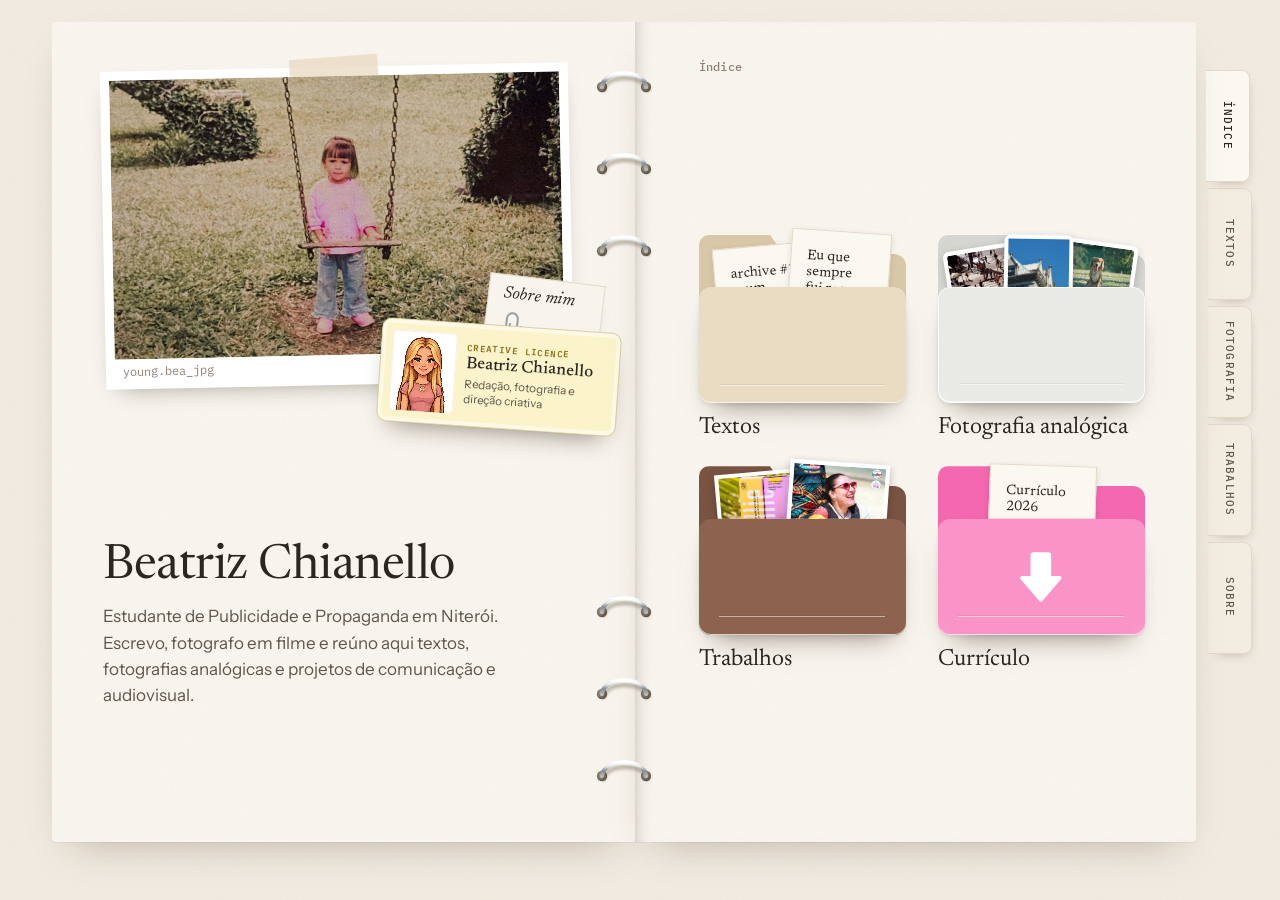
==== commit 2470025e: "Atualiza portfólio" ====
--- a/index.html
+++ b/index.html
@@ -74,7 +74,7 @@
                 <div class="fundo"></div>
                 <div class="dentro">
                   <div class="mini-foto m1"><img src="assets/img/fotos/foto-05-p.jpg" alt=""></div>
-                  <div class="mini-foto m2" data-tamanho data-controles="tam,prop,acima"><img src="assets/img/fotos/foto-03-p.jpg" alt="" data-capa="assets/img/fotos/foto-03-p.jpg" data-capa-chave="indice.pasta-fotos.fachada" data-enquadrar="indice.pasta-fotos.fachada"></div>
+                  <div class="mini-foto m2" data-tamanho data-controles="tam,prop,acima"><span class="quadro-int"><img src="assets/img/fotos/foto-03-p.jpg" alt="" data-capa="assets/img/fotos/foto-03-p.jpg" data-capa-chave="indice.pasta-fotos.fachada" data-enquadrar="indice.pasta-fotos.fachada"></span></div>
                   <div class="mini-foto m3"><img src="assets/img/fotos/foto-10-p.jpg" alt=""></div>
                 </div>
                 <div class="frente"></div>
@@ -87,8 +87,8 @@
               <div class="pasta pasta--trabalhos" aria-hidden="true">
                 <div class="fundo"></div>
                 <div class="dentro">
-                  <div class="capinha c1" data-tamanho data-controles="tam"><img src="assets/img/social/pcd-remada.jpg" alt="" data-capa="assets/img/social/pcd-remada.jpg" data-capa-chave="indice.pasta-trabalhos.1" data-enquadrar="indice.pasta-trabalhos.1"></div>
-                  <div class="capinha c2" data-tamanho data-controles="tam"><img src="assets/img/carrosseis/bm-enxergar/01.jpg" alt="" data-capa="assets/img/carrosseis/bm-enxergar/01.jpg" data-capa-chave="indice.pasta-trabalhos.2" data-enquadrar="indice.pasta-trabalhos.2"></div>
+                  <div class="capinha c1" data-tamanho data-controles="tam"><span class="quadro-int"><img src="assets/img/social/pcd-remada.jpg" alt="" data-capa="assets/img/social/pcd-remada.jpg" data-capa-chave="indice.pasta-trabalhos.1" data-enquadrar="indice.pasta-trabalhos.1"></span></div>
+                  <div class="capinha c2" data-tamanho data-controles="tam"><span class="quadro-int"><img src="assets/img/carrosseis/bm-enxergar/01.jpg" alt="" data-capa="assets/img/carrosseis/bm-enxergar/01.jpg" data-capa-chave="indice.pasta-trabalhos.2" data-enquadrar="indice.pasta-trabalhos.2"></span></div>
                 </div>
                 <div class="frente"></div>
               </div>
--- a/assets/css/estilo.css
+++ b/assets/css/estilo.css
@@ -794,3 +794,74 @@
 @media (max-width: 900px) {
   .texto[data-tamanho], .texto[data-tamanho] .rosto { height: auto; }
 }
+
+/* =====================================================================
+   v6 — pilha giratória, Ollie com + / −
+   ===================================================================== */
+.pilha { position: relative; height: clamp(300px, 34vw, 420px); }
+.pilha-item {
+  position: absolute; width: 46%; aspect-ratio: 4 / 5; padding: 6px; border: 0; background: #fff; cursor: pointer;
+  box-shadow: 0 12px 24px -14px rgba(40,25,10,.55); overflow: hidden;
+  transition: left .45s var(--ease), top .45s var(--ease), transform .45s var(--ease), box-shadow .3s;
+}
+.pilha-item img { position: static; width: 100%; height: 100%; object-fit: cover; padding: 0; box-shadow: none; transform-origin: 50% 50%; }
+.mosaico.pilha img { position: static; width: 100%; aspect-ratio: auto; padding: 0; box-shadow: none; }
+.pilha-item[data-pos="0"] { left: 2%; top: 10%; transform: rotate(-6deg); z-index: 1; }
+.pilha-item[data-pos="1"] { left: 28%; top: 0; transform: rotate(1deg); z-index: 3; box-shadow: 0 18px 30px -14px rgba(40,25,10,.6); }
+.pilha-item[data-pos="2"] { left: 52%; top: 14%; transform: rotate(7deg); z-index: 2; }
+.pilha-item:hover, .pilha-item:focus-visible { filter: brightness(1.03); }
+.pilha-item:focus-visible { outline: 2px solid var(--rosa); outline-offset: 3px; }
+@media (prefers-reduced-motion: reduce) { .pilha-item { transition: none; } }
+
+.titulo-linha { display: flex; align-items: center; gap: 12px; margin: 0 0 var(--e4); }
+.titulo-linha h2 { margin: 0; }
+.projeto .titulo-linha .abrir-projeto {
+  flex: none; margin: 0; width: 34px; height: 34px; min-height: 0; padding: 0; justify-content: center;
+  border-radius: 50%; font: 400 22px/1 var(--texto);
+}
+.projeto .titulo-linha .abrir-projeto::before { content: none; }
+.projeto .topo .aberto { margin: 0 0 var(--e4); padding-top: var(--e3); border-top: 1px solid var(--linha); }
+.projeto .topo .aberto p { font-size: 16px; max-width: 52ch; }
+@media (max-width: 900px) { .pilha { height: 74vw; max-height: 380px; } }
+.mosaico.pilha img { left: auto; top: auto; transform: none; }
+
+/* =====================================================================
+   v7
+   ===================================================================== */
+/* Moldura branca, sombra e inclinação são do card; a imagem fica num quadro interno
+   (zoom e troca de imagem nunca cobrem a borda) */
+.pilha-item { overflow: visible; }
+.pilha-foto, .quadro-int { display: block; width: 100%; height: 100%; overflow: hidden; }
+.pilha-foto img, .quadro-int img { display: block; width: 100%; height: 100%; object-fit: cover; }
+.mini-foto, .capinha { overflow: visible; }
+
+/* Caneta: um gesto só */
+.caneta { touch-action: none; cursor: grab; }
+.caneta.na-mao { pointer-events: auto; cursor: grabbing; }
+.caneta-ativa, .caneta-ativa * { user-select: none; -webkit-user-select: none; }
+.devolver-caneta { display: none !important; }
+
+/* Galeria: largura escolhida para fotos sozinhas; quadro para zoom/posição */
+.galeria .linha.grande.com-largura figure { max-width: 100%; }
+.galeria .quadro-foto { display: block; overflow: hidden; }
+.galeria .quadro-foto img { display: block; }
+
+/* Sobre */
+.sobre { grid-template-areas: "carteira corpo" "carteira contatos"; }
+.sobre .licenca-grande { grid-area: carteira; }
+.sobre .corpo { grid-area: corpo; }
+.sobre .contatos { grid-area: contatos; margin-top: 0; align-self: start; }
+.so-estreito { display: none; }
+@media (max-width: 900px) {
+  .galeria .linha.grande.com-largura figure { width: 100% !important; }
+  /* carteirinha à esquerda, contatos empilhados à direita, bio embaixo */
+  .sobre { grid-template-columns: minmax(0, 46%) minmax(0, 1fr); grid-template-areas: "carteira contatos" "corpo corpo"; gap: var(--e4) 12px; }
+  .sobre .licenca-grande { width: 100%; padding: 10px; transform: rotate(-2deg); }
+  .sobre .licenca-grande strong { font-size: 16px; }
+  .sobre .licenca-grande small { font-size: 11px; }
+  .sobre .contatos { grid-template-columns: 1fr; gap: 8px; align-self: center; }
+  .sobre .contatos li, .sobre .contatos a { min-width: 0; }
+  .sobre .contatos a { width: 100%; padding: 8px 10px; font-size: 14px; gap: 8px; }
+  .so-largo { display: none; }
+  .so-estreito { display: inline; }
+}
